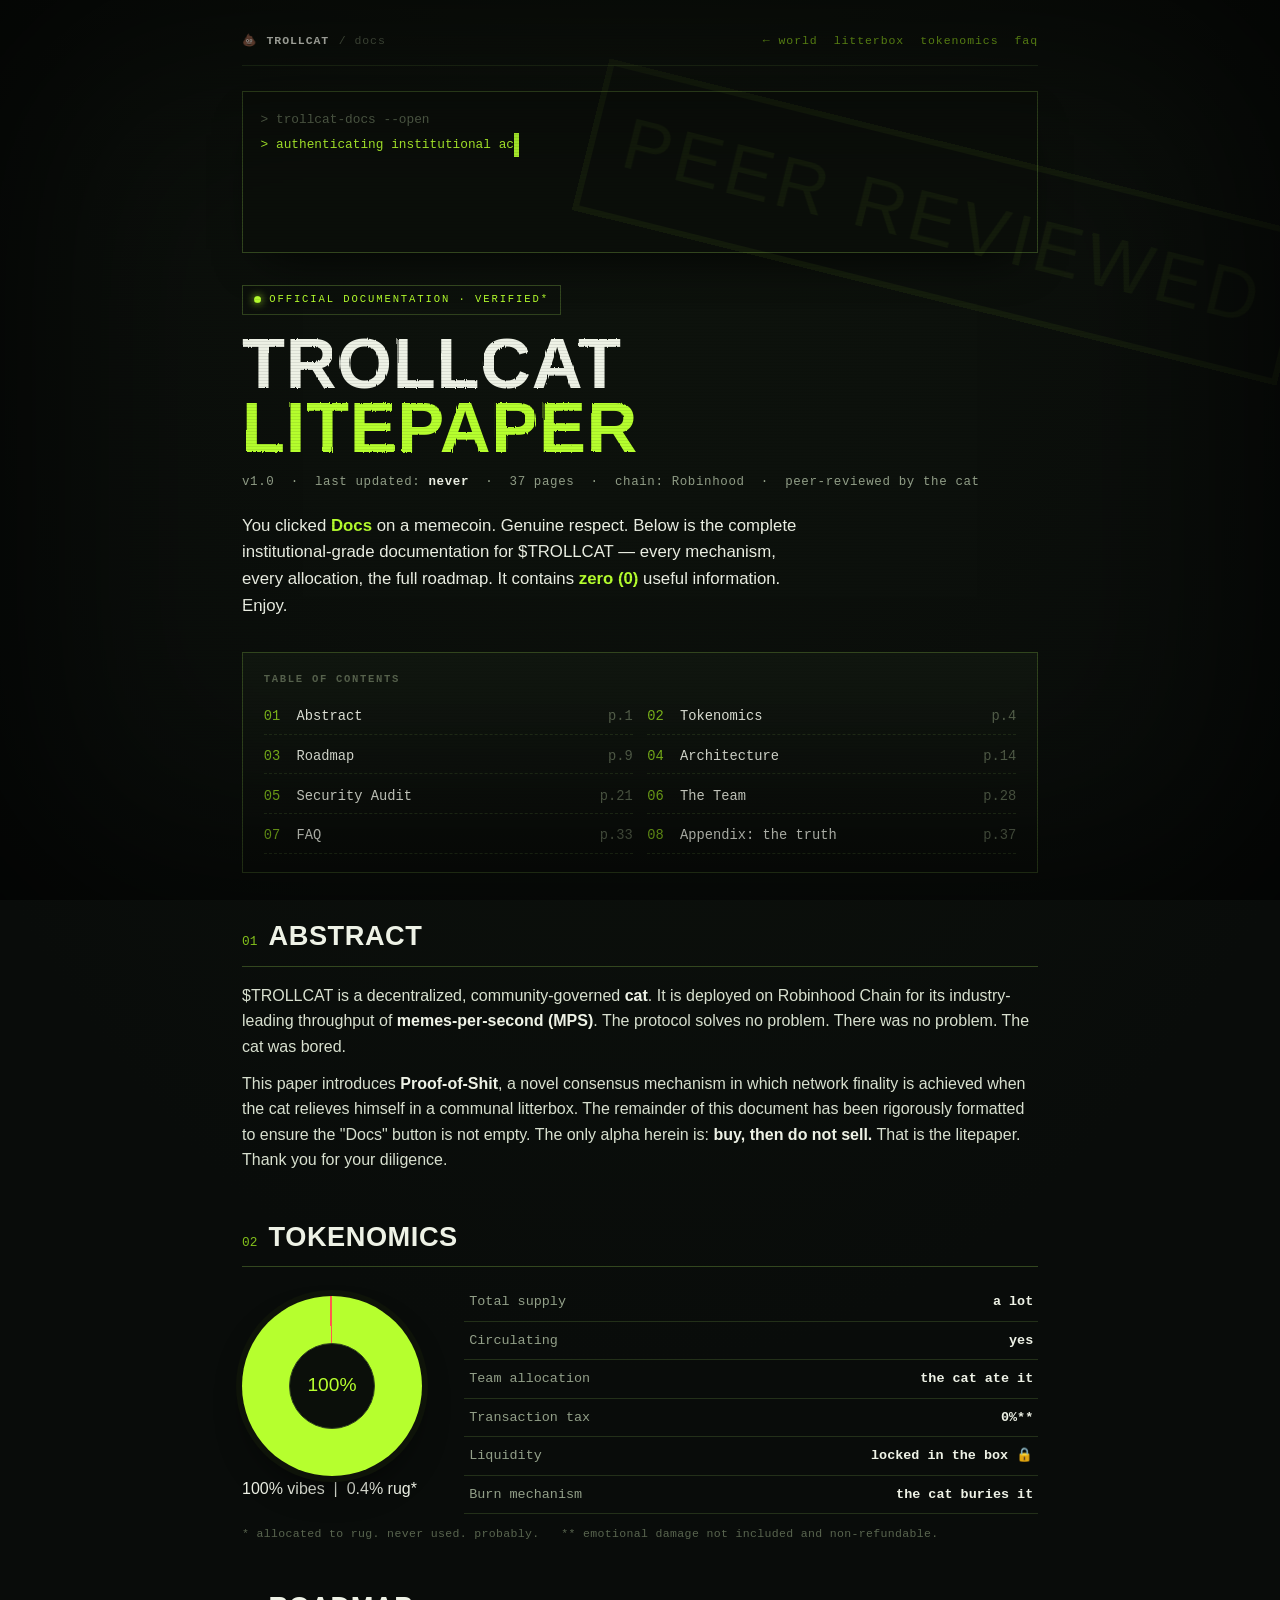
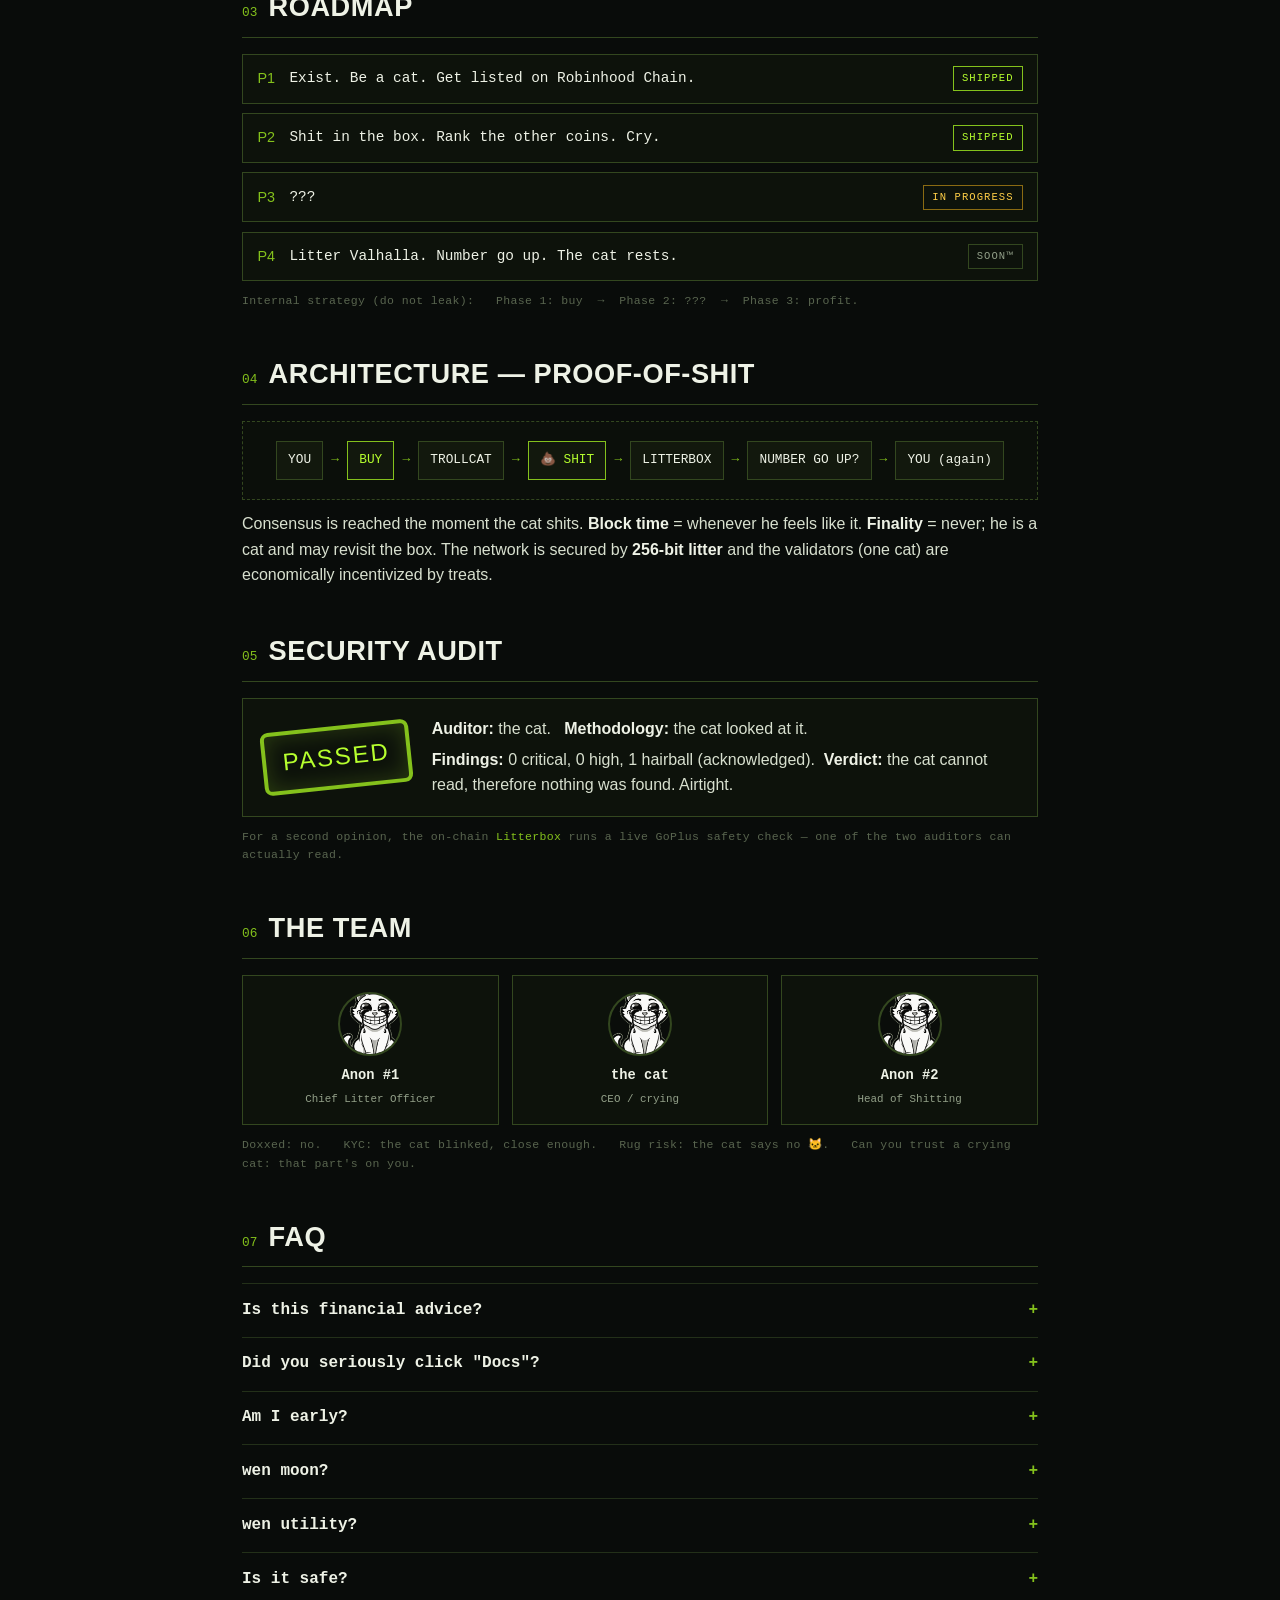
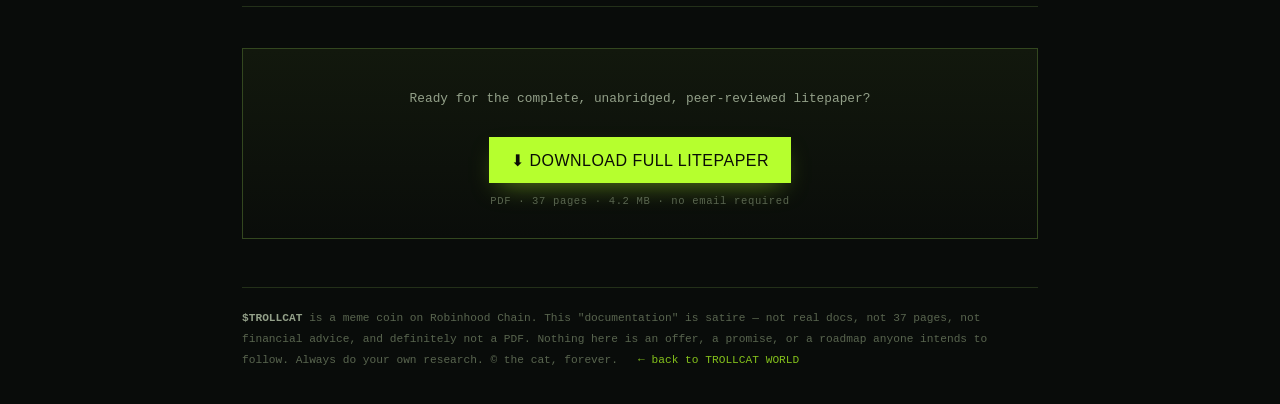
==== docs/index.html @ e3fd438d "Add troll docs page (fake institutional litepaper) at /docs A straight-faced "official documentation" ====
<!doctype html>
<html lang="en">
<head>
<meta charset="utf-8">
<meta name="viewport" content="width=device-width, initial-scale=1, viewport-fit=cover">
<title>TROLLCAT &mdash; Official Documentation (Litepaper v1.0)</title>
<meta name="description" content="Institutional-grade 37-page whitepaper for $TROLLCAT on Robinhood Chain. Peer-reviewed. Audited. (it is a cat that shits in a box.)">
<link rel="icon" type="image/svg+xml" href="/favicon.svg">
<link rel="apple-touch-icon" href="/favicon.svg">
<meta name="theme-color" content="#0a0d0b">
<meta property="og:title" content="TROLLCAT &mdash; Official Documentation">
<meta property="og:description" content="The full 37-page institutional litepaper. Tokenomics, roadmap, security audit. (spoiler: it's a cat.)">
<meta property="og:type" content="website">
<meta property="og:url" content="https://trollcat.life/docs">
<meta property="og:image" content="https://trollcat.life/assets/og.jpg">
<meta property="og:image:width" content="1536">
<meta property="og:image:height" content="864">
<meta name="twitter:card" content="summary_large_image">
<meta name="twitter:image" content="https://trollcat.life/assets/og.jpg">
<style>
:root{
  --night:#090c0a;--panel:#111710;--panel2:#161d13;
  --bone:#eef2e6;--fog:#93a089;--faint:#59654f;
  --tox:#b6ff2e;--tox2:#84c11c;--gold:#ffcf47;--tear:#bfeaff;
  --up:#59e08a;--down:#ff5a4d;--edge:#233019;--edge2:#33471f;
  --mono:ui-monospace,"SF Mono","Cascadia Code","JetBrains Mono",Menlo,Consolas,monospace;
  --sans:-apple-system,BlinkMacSystemFont,"Segoe UI",Roboto,Helvetica,Arial,sans-serif;
  --disp:"Archivo Black","Arial Black",Impact,var(--sans);
}
*{box-sizing:border-box;margin:0;padding:0}
html{scroll-behavior:smooth}
body{background:radial-gradient(120% 80% at 50% -10%, #10160e 0%, var(--night) 60%);
  color:var(--bone);font-family:var(--sans);min-height:100vh;overflow-x:hidden;-webkit-font-smoothing:antialiased;line-height:1.6}
img{display:block;max-width:100%}
a{color:var(--tox2);text-decoration:none}
a:hover{color:var(--tox)}
button{font-family:var(--mono);cursor:pointer;color:inherit;background:none;border:none}
::selection{background:var(--tox);color:#0a0a0a}
:focus-visible{outline:2px solid var(--tox);outline-offset:2px}
.scan{position:fixed;inset:0;z-index:60;pointer-events:none;
  background:repeating-linear-gradient(to bottom,rgba(0,0,0,0) 0 2px,rgba(0,0,0,.16) 2px 3px);mix-blend-mode:multiply;opacity:.5}
.vig{position:fixed;inset:0;z-index:59;pointer-events:none;box-shadow:inset 0 0 220px 40px rgba(0,0,0,.7)}
.wrap{max-width:860px;margin:0 auto;padding:clamp(1rem,3vw,2rem)}

/* top bar */
.top{display:flex;align-items:center;justify-content:space-between;gap:1rem;font-family:var(--mono);font-size:.72rem;
  color:var(--faint);letter-spacing:.08em;border-bottom:1px solid var(--edge);padding-bottom:.9rem;margin-bottom:1.6rem;flex-wrap:wrap}
.top .l{display:flex;align-items:center;gap:.6rem}
.top .l b{color:var(--bone)}
.top nav{display:flex;gap:1rem;flex-wrap:wrap}

/* boot terminal */
.term{border:1px solid var(--edge2);background:#0b0f0a;font-family:var(--mono);font-size:.8rem;line-height:1.9;
  padding:1rem 1.1rem;margin-bottom:2rem;box-shadow:0 20px 50px -24px #000;white-space:pre-wrap;min-height:12.6em}
.term .g{color:var(--tox)}.term .d{color:var(--down)}.term .f{color:var(--faint)}
.term .cur{display:inline-block;width:.6ch;background:var(--tox);animation:blink 1s steps(1) infinite}
@keyframes blink{50%{opacity:0}}

/* hero */
.badge{display:inline-flex;align-items:center;gap:.5rem;font-family:var(--mono);font-size:.66rem;letter-spacing:.18em;text-transform:uppercase;
  color:var(--tox);border:1px solid var(--edge2);padding:.35rem .7rem;margin-bottom:1.1rem}
.badge .dot{width:7px;height:7px;border-radius:50%;background:var(--tox);box-shadow:0 0 8px var(--tox);animation:pulse 1.6s infinite}
@keyframes pulse{50%{opacity:.25}}
h1.title{font-family:var(--disp);font-size:clamp(2.2rem,8vw,4.4rem);line-height:.9;text-transform:uppercase;letter-spacing:.01em;filter:url(#gr)}
h1.title .b{color:var(--tox)}
.meta{font-family:var(--mono);color:var(--fog);font-size:.78rem;letter-spacing:.05em;margin-top:.9rem}
.lede{font-size:1.05rem;color:var(--bone);margin-top:1.2rem;max-width:60ch}
.lede b{color:var(--tox)}

/* watermark stamp */
.stamp{position:fixed;right:-2%;top:16%;transform:rotate(14deg);font-family:var(--disp);font-size:clamp(2rem,7vw,4.5rem);
  color:rgba(182,255,46,.05);border:6px solid rgba(182,255,46,.05);padding:.2em .4em;letter-spacing:.06em;z-index:0;pointer-events:none;text-transform:uppercase}

/* TOC */
.toc{border:1px solid var(--edge2);background:linear-gradient(180deg,var(--panel),#0a0d0a);margin:2rem 0;padding:1.1rem 1.3rem}
.toc h4{font-family:var(--mono);font-size:.66rem;letter-spacing:.16em;text-transform:uppercase;color:var(--faint);margin-bottom:.8rem}
.toc ol{list-style:none;counter-reset:t;display:grid;grid-template-columns:1fr 1fr;gap:.35rem .9rem}
@media(max-width:560px){.toc ol{grid-template-columns:1fr}}
.toc li{counter-increment:t;font-family:var(--mono);font-size:.86rem;border-bottom:1px dashed var(--edge);padding:.35rem 0}
.toc li::before{content:counter(t,decimal-leading-zero) " ";color:var(--tox2);margin-right:.5rem}
.toc li a{color:var(--bone)}.toc li a:hover{color:var(--tox)}
.toc .pg{float:right;color:var(--faint)}

/* sections */
section{position:relative;z-index:1;margin:2.6rem 0;scroll-margin-top:1rem}
.sh{display:flex;align-items:baseline;gap:.7rem;border-bottom:1px solid var(--edge2);padding-bottom:.5rem;margin-bottom:1rem}
.sh .no{font-family:var(--mono);color:var(--tox2);font-size:.8rem}
.sh h2{font-family:var(--disp);text-transform:uppercase;font-size:clamp(1.2rem,3.6vw,1.7rem);letter-spacing:.02em}
p{margin:.7rem 0;color:#d8e0cf}
p b{color:var(--bone)}
.mut{color:var(--fog)}
.small{font-family:var(--mono);font-size:.72rem;color:var(--faint);letter-spacing:.03em}

/* tokenomics */
.tok{display:grid;grid-template-columns:200px 1fr;gap:1.4rem;align-items:center}
@media(max-width:560px){.tok{grid-template-columns:1fr;justify-items:center}}
.pie{width:180px;height:180px;border-radius:50%;position:relative;
  background:conic-gradient(var(--tox) 0 99.6%, var(--down) 99.6% 100%);
  box-shadow:0 0 0 6px #0e1309,0 18px 40px -18px #000}
.pie::after{content:"100%";position:absolute;inset:26%;border-radius:50%;background:#0b0f0a;border:1px solid var(--edge2);
  display:flex;align-items:center;justify-content:center;font-family:var(--disp);color:var(--tox);font-size:1.2rem}
.pie .lg{position:absolute;left:50%;bottom:-2.3rem;transform:translateX(-50%);white-space:nowrap;font-family:var(--mono);font-size:.7rem;color:var(--fog)}
table{width:100%;border-collapse:collapse;font-family:var(--mono);font-size:.84rem}
td{padding:.5rem .3rem;border-bottom:1px solid var(--edge)}
td:first-child{color:var(--fog)}td:last-child{color:var(--bone);text-align:right;font-weight:700}

/* roadmap */
.road{display:grid;gap:.6rem}
.ph{display:grid;grid-template-columns:auto 1fr auto;gap:.9rem;align-items:center;border:1px solid var(--edge2);padding:.7rem .9rem;background:#0d120b}
.ph .n{font-family:var(--disp);color:var(--tox2);font-size:.9rem}
.ph .t{font-family:var(--mono);font-size:.9rem;color:var(--bone)}
.ph .s{font-family:var(--mono);font-size:.66rem;letter-spacing:.1em;text-transform:uppercase;padding:.2rem .5rem;border:1px solid var(--edge2);color:var(--fog)}
.ph.done .s{color:var(--tox);border-color:var(--tox2)}
.ph.now .s{color:var(--gold);border-color:#8a6a12}

/* architecture flow */
.flow{display:flex;flex-wrap:wrap;align-items:center;gap:.5rem;justify-content:center;font-family:var(--mono);font-size:.8rem;
  border:1px dashed var(--edge2);padding:1.2rem;background:#0b0f0a;text-align:center}
.node{border:1px solid var(--edge2);padding:.5rem .7rem;color:var(--bone);background:#12180d}
.node.hot{border-color:var(--tox2);color:var(--tox)}
.arw{color:var(--tox2)}

/* audit stamp */
.audit{display:flex;align-items:center;gap:1.3rem;border:1px solid var(--edge2);padding:1.1rem 1.2rem;background:#0d120b;flex-wrap:wrap}
.passed{font-family:var(--disp);color:var(--tox);border:4px solid var(--tox2);border-radius:8px;padding:.35em .7em;
  transform:rotate(-6deg);font-size:1.5rem;letter-spacing:.08em;text-transform:uppercase;box-shadow:0 0 22px rgba(182,255,46,.18) inset}
.audit .body{flex:1;min-width:220px}

/* team */
.team{display:grid;grid-template-columns:repeat(3,1fr);gap:.8rem}
@media(max-width:560px){.team{grid-template-columns:1fr}}
.mate{border:1px solid var(--edge2);background:#0d120b;padding:1rem;text-align:center}
.mate img{width:64px;height:64px;border-radius:50%;object-fit:cover;margin:0 auto .6rem;border:2px solid var(--edge2);background:#0a0d0a}
.mate .nm{font-family:var(--mono);font-weight:700;font-size:.86rem;color:var(--bone)}
.mate .ro{font-family:var(--mono);font-size:.68rem;color:var(--fog);margin-top:.2rem}

/* faq */
.faq{border-top:1px solid var(--edge)}
.qa{border-bottom:1px solid var(--edge);padding:.85rem 0}
.qa .q{font-family:var(--mono);font-weight:700;color:var(--bone);cursor:pointer;display:flex;justify-content:space-between;gap:1rem}
.qa .q::after{content:"+";color:var(--tox2)}
.qa.open .q::after{content:"\2212"}
.qa .a{color:var(--fog);font-family:var(--mono);font-size:.86rem;max-height:0;overflow:hidden;transition:max-height .25s;}
.qa.open .a{max-height:12em;margin-top:.5rem}

/* download CTA */
.cta{margin:2.6rem 0;text-align:center;border:1px solid var(--edge2);background:linear-gradient(180deg,#12180d,#0a0d0a);padding:1.8rem 1rem}
.cta p{color:var(--fog);font-family:var(--mono);font-size:.8rem}
.dl{margin-top:1rem;display:inline-flex;align-items:center;gap:.6rem;background:var(--tox);color:#0a0d06;font-family:var(--disp);
  text-transform:uppercase;letter-spacing:.03em;font-size:1rem;padding:.85rem 1.4rem;border:none;box-shadow:0 10px 26px -10px rgba(182,255,46,.5);transition:transform .12s}
.dl:hover{transform:translateY(-2px)}
.dl:active{transform:translateY(0)}
.dlsz{font-family:var(--mono);font-size:.66rem;color:var(--faint);margin-top:.6rem;letter-spacing:.06em}

/* footer */
footer{border-top:1px solid var(--edge);margin-top:3rem;padding-top:1.2rem;font-family:var(--mono);font-size:.7rem;color:var(--faint);line-height:1.9}
footer a{color:var(--tox2)}

/* GOTCHA overlay */
#gotcha{position:fixed;inset:0;z-index:300;background:rgba(6,9,7,.94);display:none;flex-direction:column;align-items:center;justify-content:center;
  text-align:center;padding:1.5rem;overflow:hidden}
#gotcha.on{display:flex}
#gotcha img{width:min(230px,52vw);filter:drop-shadow(0 20px 30px rgba(0,0,0,.6));animation:gwob .8s ease-in-out infinite}
@keyframes gwob{50%{transform:translateY(-8px) rotate(-2deg)}}
#gotcha h3{font-family:var(--disp);text-transform:uppercase;font-size:clamp(2rem,9vw,4rem);color:var(--tox);margin-top:.6rem;filter:url(#gr)}
#gotcha p{max-width:44ch;color:var(--bone);font-family:var(--mono);font-size:.9rem}
#gotcha .x{margin-top:1.3rem;border:1px solid var(--tox2);color:var(--tox);font-family:var(--mono);text-transform:uppercase;letter-spacing:.1em;padding:.6rem 1.1rem}
.pp{position:fixed;top:-8%;font-size:2rem;z-index:301;pointer-events:none;will-change:transform}

@media(prefers-reduced-motion:reduce){*{animation:none!important}}
</style>
</head>
<body>
<svg width="0" height="0" style="position:absolute" aria-hidden="true">
  <filter id="gr"><feTurbulence type="fractalNoise" baseFrequency="0.9 0.02" numOctaves="1" seed="4" result="t"/>
  <feDisplacementMap in="SourceGraphic" in2="t" scale="3"/></filter>
</svg>
<div class="scan"></div><div class="vig"></div>
<div class="stamp">Peer&nbsp;Reviewed</div>

<div class="wrap">
  <div class="top">
    <div class="l">&#128169; <b>TROLLCAT</b> <span>/ docs</span></div>
    <nav>
      <a href="/">&larr; world</a>
      <a href="/litterbox">litterbox</a>
      <a href="#tok">tokenomics</a>
      <a href="#faq">faq</a>
    </nav>
  </div>

  <div class="term" id="term" aria-label="loading the whitepaper"></div>

  <span class="badge"><span class="dot"></span>Official Documentation &middot; verified*</span>
  <h1 class="title">TROLLCAT<br><span class="b">LITEPAPER</span></h1>
  <p class="meta">v1.0 &nbsp;&middot;&nbsp; last updated: <b>never</b> &nbsp;&middot;&nbsp; 37 pages &nbsp;&middot;&nbsp; chain: Robinhood &nbsp;&middot;&nbsp; peer-reviewed by the cat</p>
  <p class="lede">You clicked <b>Docs</b> on a memecoin. Genuine respect. Below is the complete institutional-grade documentation for $TROLLCAT &mdash; every mechanism, every allocation, the full roadmap. It contains <b>zero (0)</b> useful information. Enjoy.</p>

  <div class="toc">
    <h4>Table of Contents</h4>
    <ol>
      <li><a href="#abs">Abstract</a><span class="pg">p.1</span></li>
      <li><a href="#tok">Tokenomics</a><span class="pg">p.4</span></li>
      <li><a href="#road">Roadmap</a><span class="pg">p.9</span></li>
      <li><a href="#arch">Architecture</a><span class="pg">p.14</span></li>
      <li><a href="#audit">Security Audit</a><span class="pg">p.21</span></li>
      <li><a href="#team">The Team</a><span class="pg">p.28</span></li>
      <li><a href="#faq">FAQ</a><span class="pg">p.33</span></li>
      <li><a href="#dl">Appendix: the truth</a><span class="pg">p.37</span></li>
    </ol>
  </div>

  <section id="abs">
    <div class="sh"><span class="no">01</span><h2>Abstract</h2></div>
    <p>$TROLLCAT is a decentralized, community-governed <b>cat</b>. It is deployed on Robinhood Chain for its industry-leading throughput of <b>memes-per-second (MPS)</b>. The protocol solves no problem. There was no problem. The cat was bored.</p>
    <p>This paper introduces <b>Proof-of-Shit</b>, a novel consensus mechanism in which network finality is achieved when the cat relieves himself in a communal litterbox. The remainder of this document has been rigorously formatted to ensure the "Docs" button is not empty. The only alpha herein is: <b>buy, then do not sell.</b> That is the litepaper. Thank you for your diligence.</p>
  </section>

  <section id="tok">
    <div class="sh"><span class="no">02</span><h2>Tokenomics</h2></div>
    <div class="tok">
      <div style="position:relative"><div class="pie"></div><div class="lg">100% vibes &nbsp;|&nbsp; 0.4% rug*</div></div>
      <table>
        <tr><td>Total supply</td><td>a lot</td></tr>
        <tr><td>Circulating</td><td>yes</td></tr>
        <tr><td>Team allocation</td><td>the cat ate it</td></tr>
        <tr><td>Transaction tax</td><td>0%**</td></tr>
        <tr><td>Liquidity</td><td>locked in the box &#128274;</td></tr>
        <tr><td>Burn mechanism</td><td>the cat buries it</td></tr>
      </table>
    </div>
    <p class="small">* allocated to rug. never used. probably. &nbsp; ** emotional damage not included and non-refundable.</p>
  </section>

  <section id="road">
    <div class="sh"><span class="no">03</span><h2>Roadmap</h2></div>
    <div class="road">
      <div class="ph done"><span class="n">P1</span><span class="t">Exist. Be a cat. Get listed on Robinhood Chain.</span><span class="s">Shipped</span></div>
      <div class="ph done"><span class="n">P2</span><span class="t">Shit in the box. Rank the other coins. Cry.</span><span class="s">Shipped</span></div>
      <div class="ph now"><span class="n">P3</span><span class="t">???</span><span class="s">In progress</span></div>
      <div class="ph"><span class="n">P4</span><span class="t">Litter Valhalla. Number go up. The cat rests.</span><span class="s">Soon&#8482;</span></div>
    </div>
    <p class="small">Internal strategy (do not leak): &nbsp; Phase 1: buy &nbsp;&rarr;&nbsp; Phase 2: ??? &nbsp;&rarr;&nbsp; Phase 3: profit.</p>
  </section>

  <section id="arch">
    <div class="sh"><span class="no">04</span><h2>Architecture &mdash; Proof-of-Shit</h2></div>
    <div class="flow">
      <span class="node">YOU</span><span class="arw">&rarr;</span>
      <span class="node hot">BUY</span><span class="arw">&rarr;</span>
      <span class="node">TROLLCAT</span><span class="arw">&rarr;</span>
      <span class="node hot">&#128169; SHIT</span><span class="arw">&rarr;</span>
      <span class="node">LITTERBOX</span><span class="arw">&rarr;</span>
      <span class="node">NUMBER GO UP?</span><span class="arw">&rarr;</span>
      <span class="node">YOU (again)</span>
    </div>
    <p>Consensus is reached the moment the cat shits. <b>Block time</b> = whenever he feels like it. <b>Finality</b> = never; he is a cat and may revisit the box. The network is secured by <b>256-bit litter</b> and the validators (one cat) are economically incentivized by treats.</p>
  </section>

  <section id="audit">
    <div class="sh"><span class="no">05</span><h2>Security Audit</h2></div>
    <div class="audit">
      <div class="passed">Passed</div>
      <div class="body">
        <p style="margin:0"><b>Auditor:</b> the cat. &nbsp; <b>Methodology:</b> the cat looked at it.</p>
        <p style="margin:.3rem 0 0"><b>Findings:</b> 0 critical, 0 high, 1 hairball (acknowledged). &nbsp;<b>Verdict:</b> the cat cannot read, therefore nothing was found. Airtight.</p>
      </div>
    </div>
    <p class="small">For a second opinion, the on-chain <a href="/litterbox">Litterbox</a> runs a live GoPlus safety check &mdash; one of the two auditors can actually read.</p>
  </section>

  <section id="team">
    <div class="sh"><span class="no">06</span><h2>The Team</h2></div>
    <div class="team">
      <div class="mate"><img src="[data-uri]" alt=""><div class="nm">Anon #1</div><div class="ro">Chief Litter Officer</div></div>
      <div class="mate"><img src="[data-uri]" alt=""><div class="nm">the cat</div><div class="ro">CEO / crying</div></div>
      <div class="mate"><img src="[data-uri]" alt=""><div class="nm">Anon #2</div><div class="ro">Head of Shitting</div></div>
    </div>
    <p class="small">Doxxed: no. &nbsp; KYC: the cat blinked, close enough. &nbsp; Rug risk: the cat says no &#128049;. &nbsp; Can you trust a crying cat: that part's on you.</p>
  </section>

  <section id="faq">
    <div class="sh"><span class="no">07</span><h2>FAQ</h2></div>
    <div class="faq" id="faqlist">
      <div class="qa"><div class="q">Is this financial advice?</div><div class="a">No. It's a cat.</div></div>
      <div class="qa"><div class="q">Did you seriously click "Docs"?</div><div class="a">Yes. We saw. It's logged forever. The cat is proud of you.</div></div>
      <div class="qa"><div class="q">Am I early?</div><div class="a">If you're asking, yes. If you're selling, no.</div></div>
      <div class="qa"><div class="q">wen moon?</div><div class="a">The cat is thinking about it. Do not rush the cat.</div></div>
      <div class="qa"><div class="q">wen utility?</div><div class="a">The utility is the cat. You already have it. You're welcome.</div></div>
      <div class="qa"><div class="q">Is it safe?</div><div class="a">GoPlus and the cat both say it's fine. One of them can read. Always DYOR &mdash; it's a meme.</div></div>
    </div>
  </section>

  <div class="cta" id="dl">
    <p>Ready for the complete, unabridged, peer-reviewed litepaper?</p>
    <button class="dl" id="dlbtn">&#11015; Download full litepaper</button>
    <div class="dlsz">PDF &middot; 37 pages &middot; 4.2&nbsp;MB &middot; no email required</div>
  </div>

  <footer>
    <b style="color:var(--fog)">$TROLLCAT</b> is a meme coin on Robinhood Chain. This "documentation" is satire &mdash; not real docs, not 37 pages, not financial advice, and definitely not a PDF. Nothing here is an offer, a promise, or a roadmap anyone intends to follow. Always do your own research. &copy; the cat, forever. &nbsp; <a href="/">&larr; back to TROLLCAT WORLD</a>
  </footer>
</div>

<div id="gotcha" role="dialog" aria-label="gotcha">
  <img src="[data-uri]" alt="TROLLCAT">
  <h3>Gotcha</h3>
  <p>there is no PDF. there was never a PDF. you clicked "Download" on a memecoin's fake docs. iconic. now go buy <b style="color:var(--tox)">$TROLLCAT</b> &mdash; or don't, the cat is crying either way.</p>
  <button class="x" id="gclose">close (ngmi)</button>
</div>

<script>
(function(){
  // ---- boot terminal ----
  var lines=[
    ["> trollcat-docs --open","f"],
    ["> authenticating institutional access... ok","g"],
    ["> fetching whitepaper (37 pages)...","f"],
    ["> decrypting tokenomics [########..] 84%","f"],
    ["> ERROR: whitepaper.pdf not found","d"],
    ["> loading fallback: the_truth.txt","f"],
    ["> it is a cat. it shits in a box. you are early.","g"],
    ["> (or you are not. the cat won't say.)","f"]
  ];
  var el=document.getElementById('term'); var li=0, ci=0, html="";
  function tick(){
    if(li>=lines.length){ el.innerHTML=html+'<span class="cur">&nbsp;</span>'; return; }
    var txt=lines[li][0], cls=lines[li][1];
    if(ci===0) html+='<span class="'+cls+'">';
    var ch=txt.charAt(ci); if(ch==='<')ch='&lt;';
    el.innerHTML=html+ch+'</span><span class="cur">&nbsp;</span>';
    html+=ch; ci++;
    if(ci>=txt.length){ html+='</span>\n'; li++; ci=0; setTimeout(tick, 260); }
    else setTimeout(tick, 16+Math.random()*26);
  }
  tick();

  // ---- FAQ accordion ----
  [].forEach.call(document.querySelectorAll('#faqlist .qa'),function(qa){
    qa.querySelector('.q').addEventListener('click',function(){ qa.classList.toggle('open'); });
  });

  // ---- GOTCHA download ----
  var g=document.getElementById('gotcha'), rain=null;
  function poopRain(){
    for(var i=0;i<26;i++){ (function(k){
      var d=document.createElement('div'); d.className='pp'; d.textContent=String.fromCodePoint(0x1F4A9);
      d.style.left=(Math.random()*100)+'vw'; d.style.fontSize=(1.2+Math.random()*2.2)+'rem';
      var dur=2.4+Math.random()*2.6, delay=Math.random()*1.2;
      d.style.transition='transform '+dur+'s linear '+delay+'s, opacity .4s';
      document.body.appendChild(d);
      requestAnimationFrame(function(){ d.style.transform='translateY(112vh) rotate('+(Math.random()*720-360)+'deg)'; });
      setTimeout(function(){ d.remove(); }, (dur+delay)*1000+200);
    })(i); }
  }
  document.getElementById('dlbtn').addEventListener('click',function(){
    g.classList.add('on'); poopRain(); rain=setInterval(poopRain, 2600);
  });
  function close(){ g.classList.remove('on'); if(rain){ clearInterval(rain); rain=null; } }
  document.getElementById('gclose').addEventListener('click',close);
  g.addEventListener('click',function(e){ if(e.target===g) close(); });
  document.addEventListener('keydown',function(e){ if(e.key==='Escape') close(); });
})();
</script>
</body>
</html>
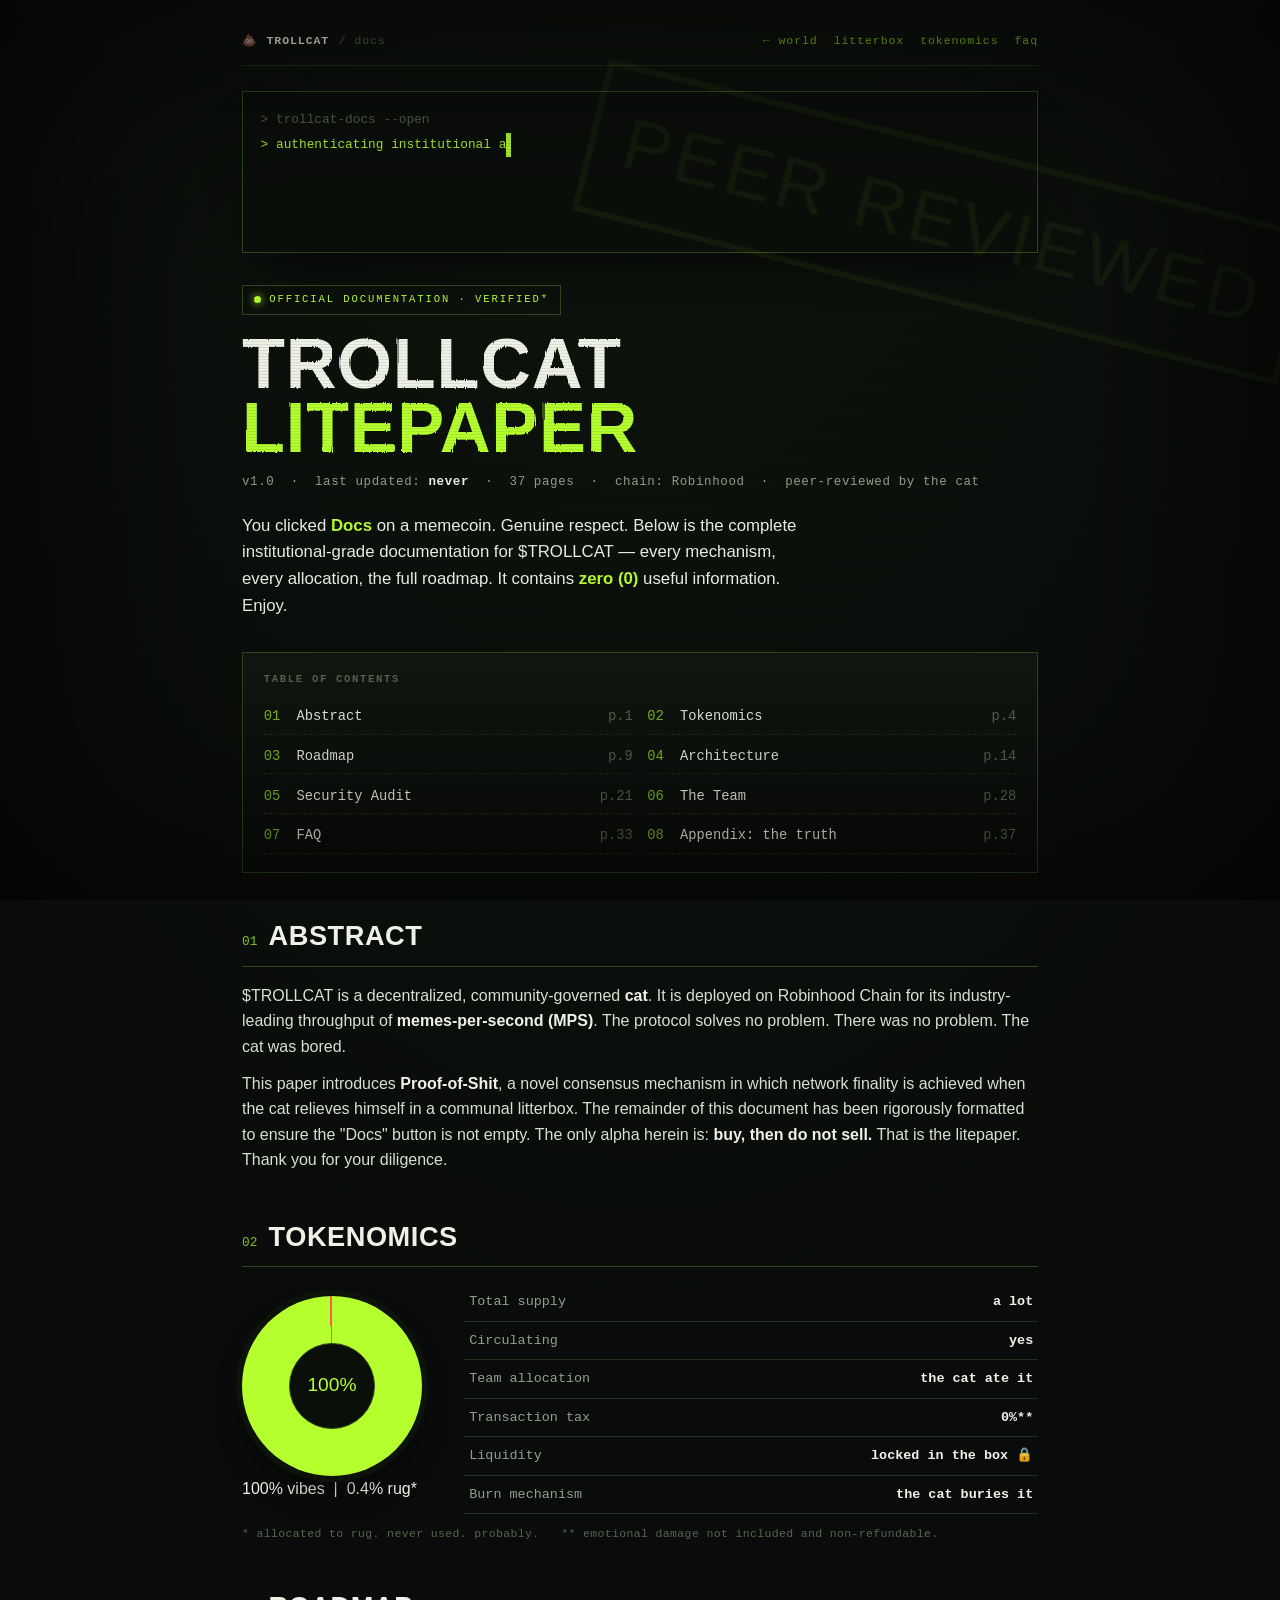
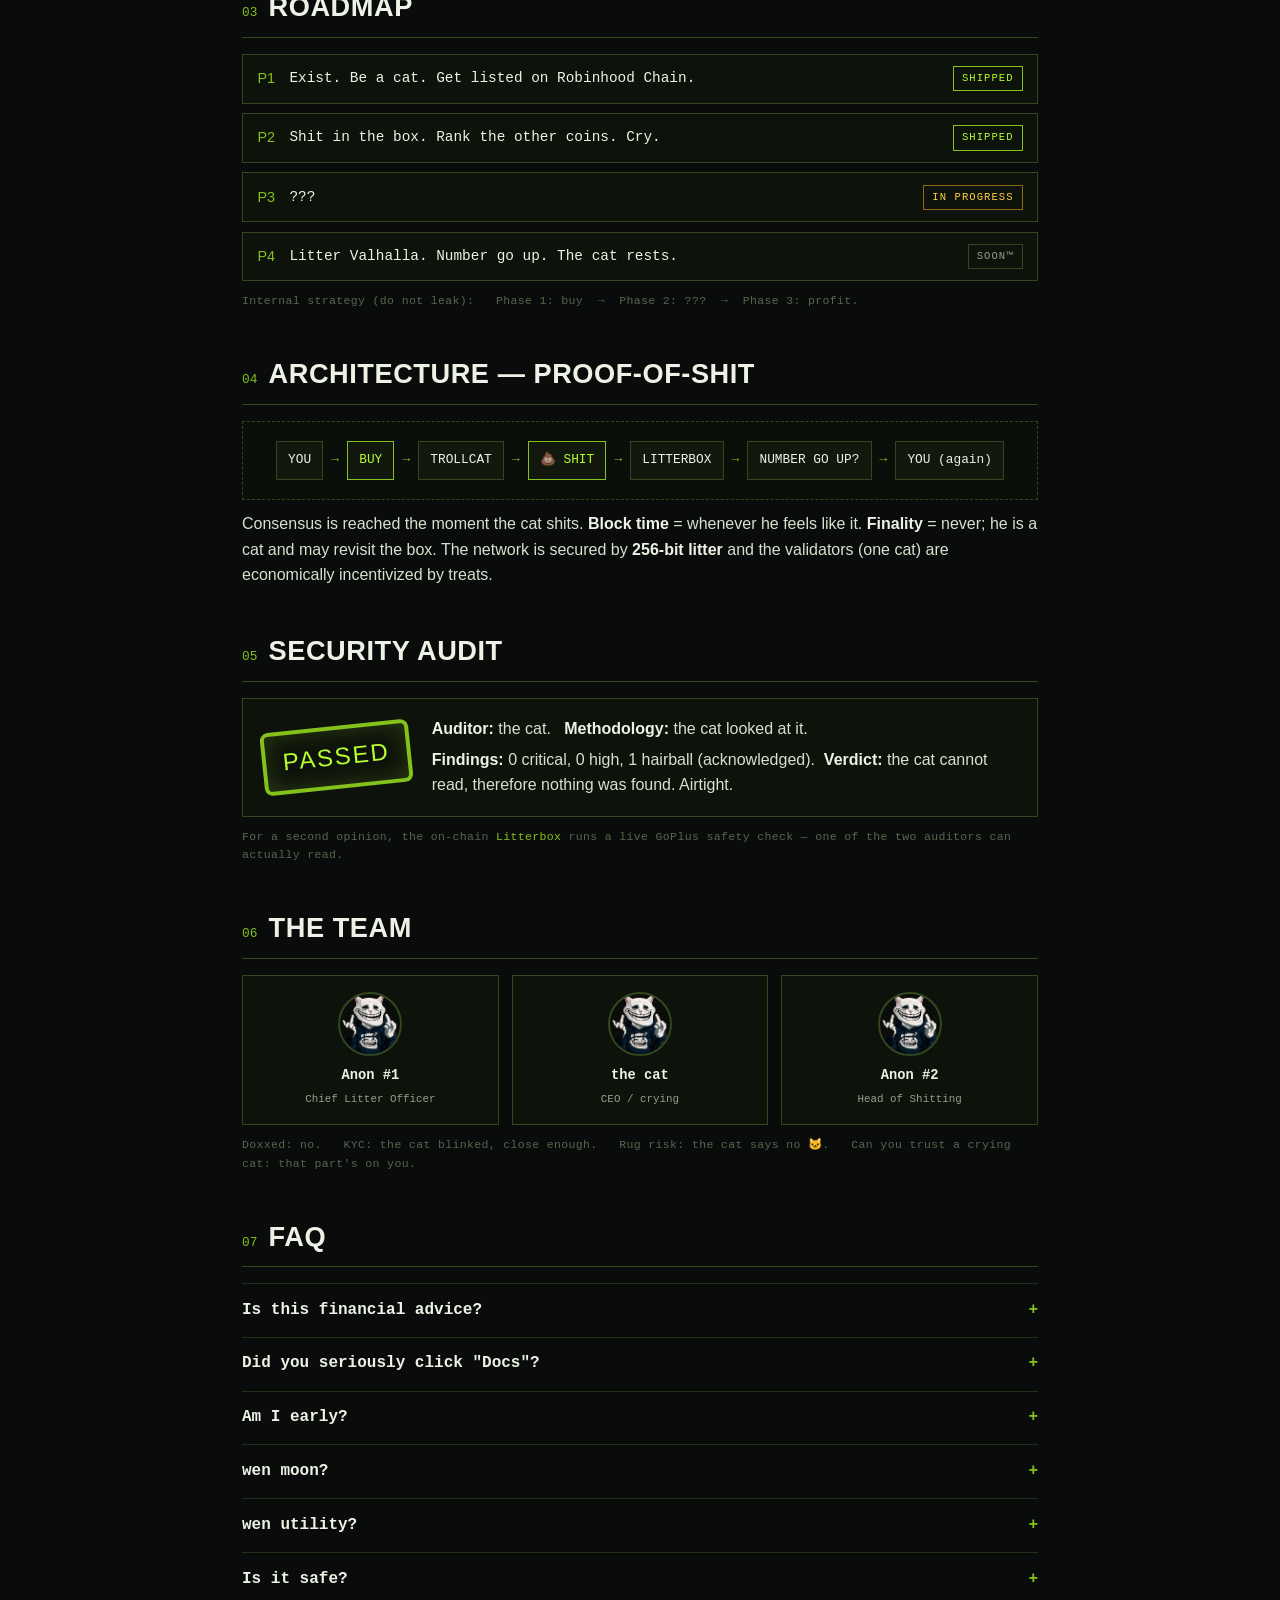
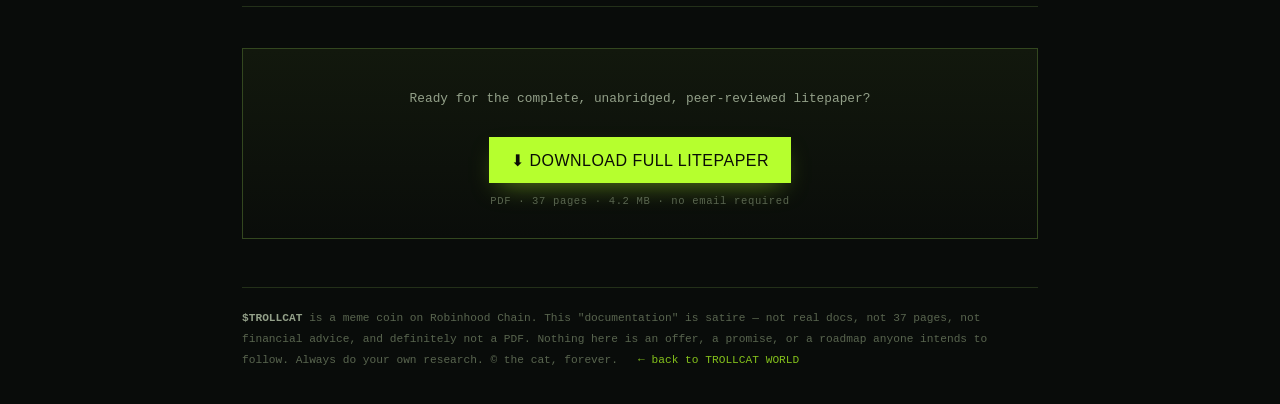
==== commit 9e2e9d3c: "Use the real TROLLCAT character (bird-flipping "problem?" hoodie) everywhere Swap the placeholder ca" ====
--- a/docs/index.html
+++ b/docs/index.html
@@ -130,7 +130,7 @@
 .team{display:grid;grid-template-columns:repeat(3,1fr);gap:.8rem}
 @media(max-width:560px){.team{grid-template-columns:1fr}}
 .mate{border:1px solid var(--edge2);background:#0d120b;padding:1rem;text-align:center}
-.mate img{width:64px;height:64px;border-radius:50%;object-fit:cover;margin:0 auto .6rem;border:2px solid var(--edge2);background:#0a0d0a}
+.mate img{width:64px;height:64px;border-radius:50%;object-fit:cover;object-position:center top;margin:0 auto .6rem;border:2px solid var(--edge2);background:#0a0d0a}
 .mate .nm{font-family:var(--mono);font-weight:700;font-size:.86rem;color:var(--bone)}
 .mate .ro{font-family:var(--mono);font-size:.68rem;color:var(--fog);margin-top:.2rem}
 
@@ -272,9 +272,9 @@
   <section id="team">
     <div class="sh"><span class="no">06</span><h2>The Team</h2></div>
     <div class="team">
-      <div class="mate"><img src="[data-uri]" alt=""><div class="nm">Anon #1</div><div class="ro">Chief Litter Officer</div></div>
-      <div class="mate"><img src="[data-uri]" alt=""><div class="nm">the cat</div><div class="ro">CEO / crying</div></div>
-      <div class="mate"><img src="[data-uri]" alt=""><div class="nm">Anon #2</div><div class="ro">Head of Shitting</div></div>
+      <div class="mate"><img src="/assets/trollcat.png" alt=""><div class="nm">Anon #1</div><div class="ro">Chief Litter Officer</div></div>
+      <div class="mate"><img src="/assets/trollcat.png" alt=""><div class="nm">the cat</div><div class="ro">CEO / crying</div></div>
+      <div class="mate"><img src="/assets/trollcat.png" alt=""><div class="nm">Anon #2</div><div class="ro">Head of Shitting</div></div>
     </div>
     <p class="small">Doxxed: no. &nbsp; KYC: the cat blinked, close enough. &nbsp; Rug risk: the cat says no &#128049;. &nbsp; Can you trust a crying cat: that part's on you.</p>
   </section>
@@ -303,7 +303,7 @@
 </div>
 
 <div id="gotcha" role="dialog" aria-label="gotcha">
-  <img src="[data-uri]" alt="TROLLCAT">
+  <img src="/assets/trollcat.png" alt="TROLLCAT">
   <h3>Gotcha</h3>
   <p>there is no PDF. there was never a PDF. you clicked "Download" on a memecoin's fake docs. iconic. now go buy <b style="color:var(--tox)">$TROLLCAT</b> &mdash; or don't, the cat is crying either way.</p>
   <button class="x" id="gclose">close (ngmi)</button>
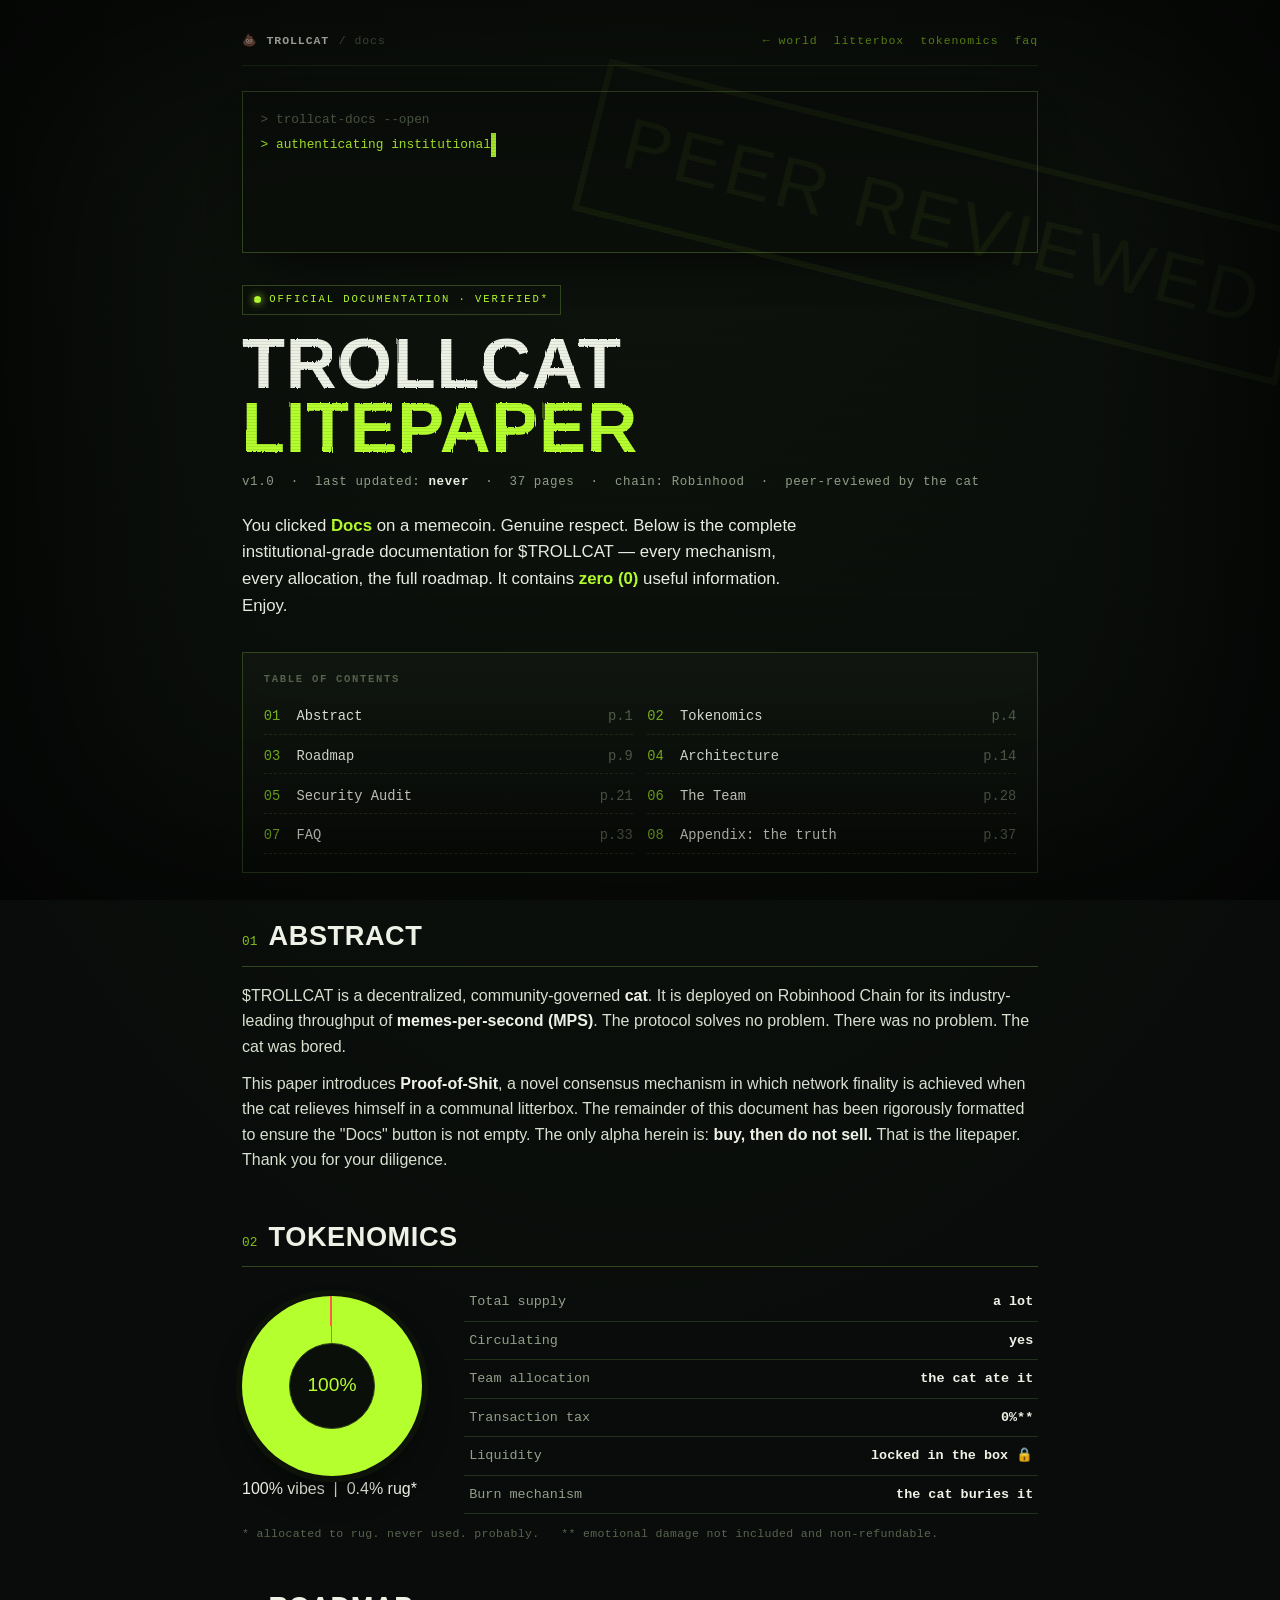
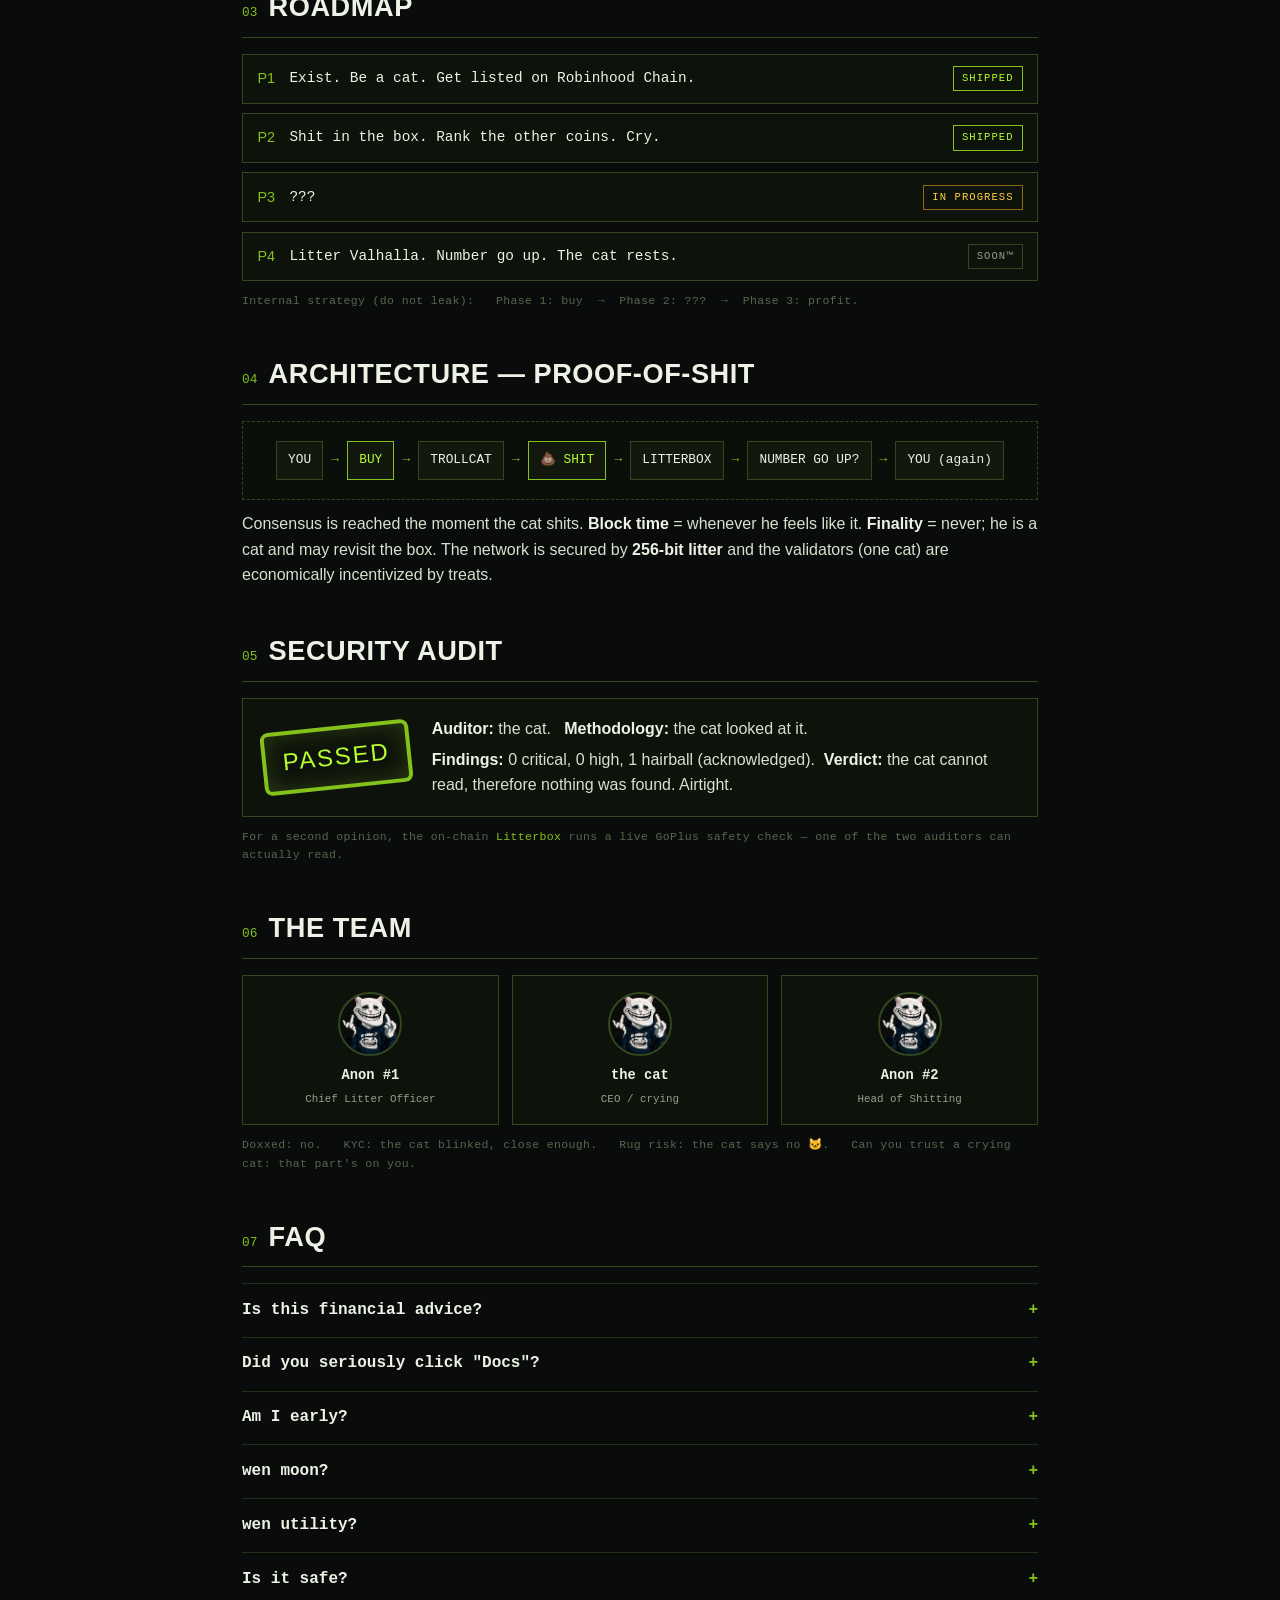
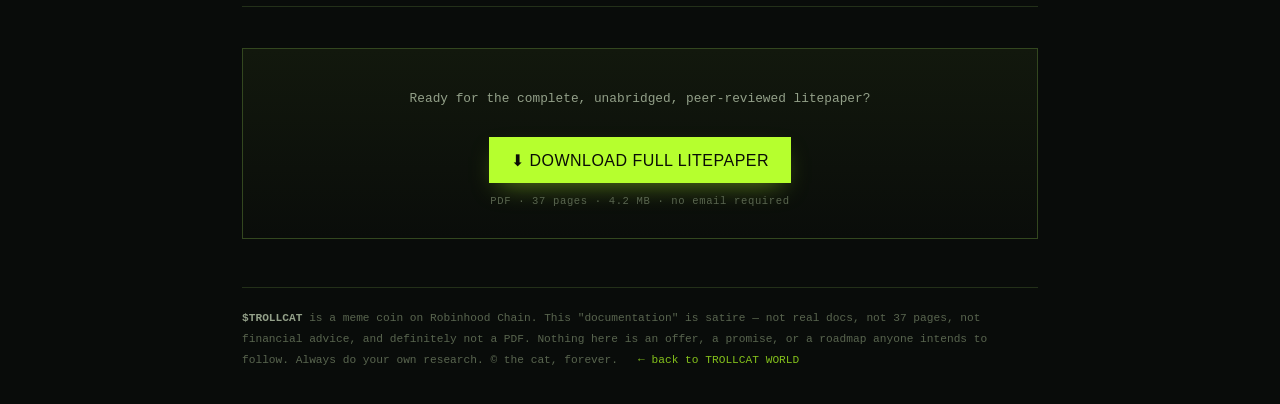
==== commit 3b5ea12a: "Fix broken docs nav links (/litterbox -> /litterbox.html) The live site serves the litterbox at /lit" ====
--- a/docs/index.html
+++ b/docs/index.html
@@ -183,7 +183,7 @@
     <div class="l">&#128169; <b>TROLLCAT</b> <span>/ docs</span></div>
     <nav>
       <a href="/">&larr; world</a>
-      <a href="/litterbox">litterbox</a>
+      <a href="/litterbox.html">litterbox</a>
       <a href="#tok">tokenomics</a>
       <a href="#faq">faq</a>
     </nav>
@@ -266,7 +266,7 @@
         <p style="margin:.3rem 0 0"><b>Findings:</b> 0 critical, 0 high, 1 hairball (acknowledged). &nbsp;<b>Verdict:</b> the cat cannot read, therefore nothing was found. Airtight.</p>
       </div>
     </div>
-    <p class="small">For a second opinion, the on-chain <a href="/litterbox">Litterbox</a> runs a live GoPlus safety check &mdash; one of the two auditors can actually read.</p>
+    <p class="small">For a second opinion, the on-chain <a href="/litterbox.html">Litterbox</a> runs a live GoPlus safety check &mdash; one of the two auditors can actually read.</p>
   </section>
 
   <section id="team">
